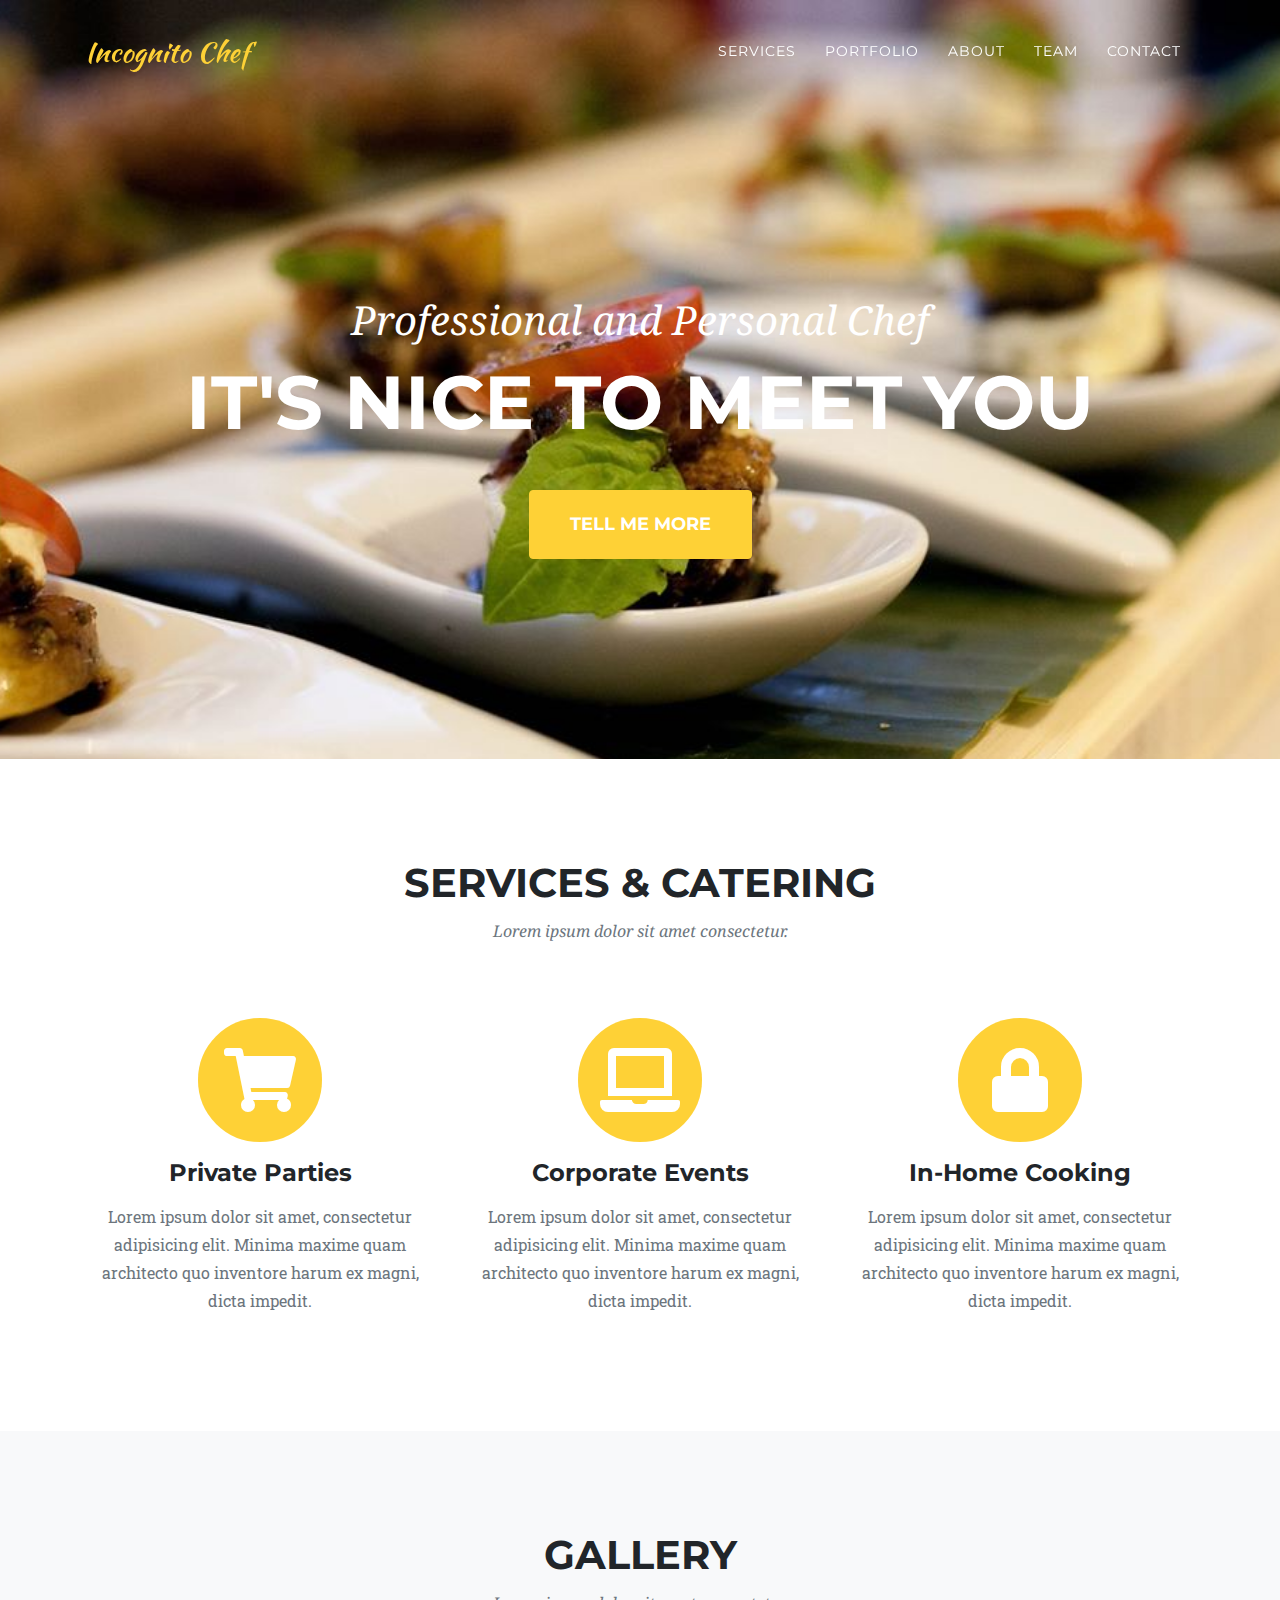
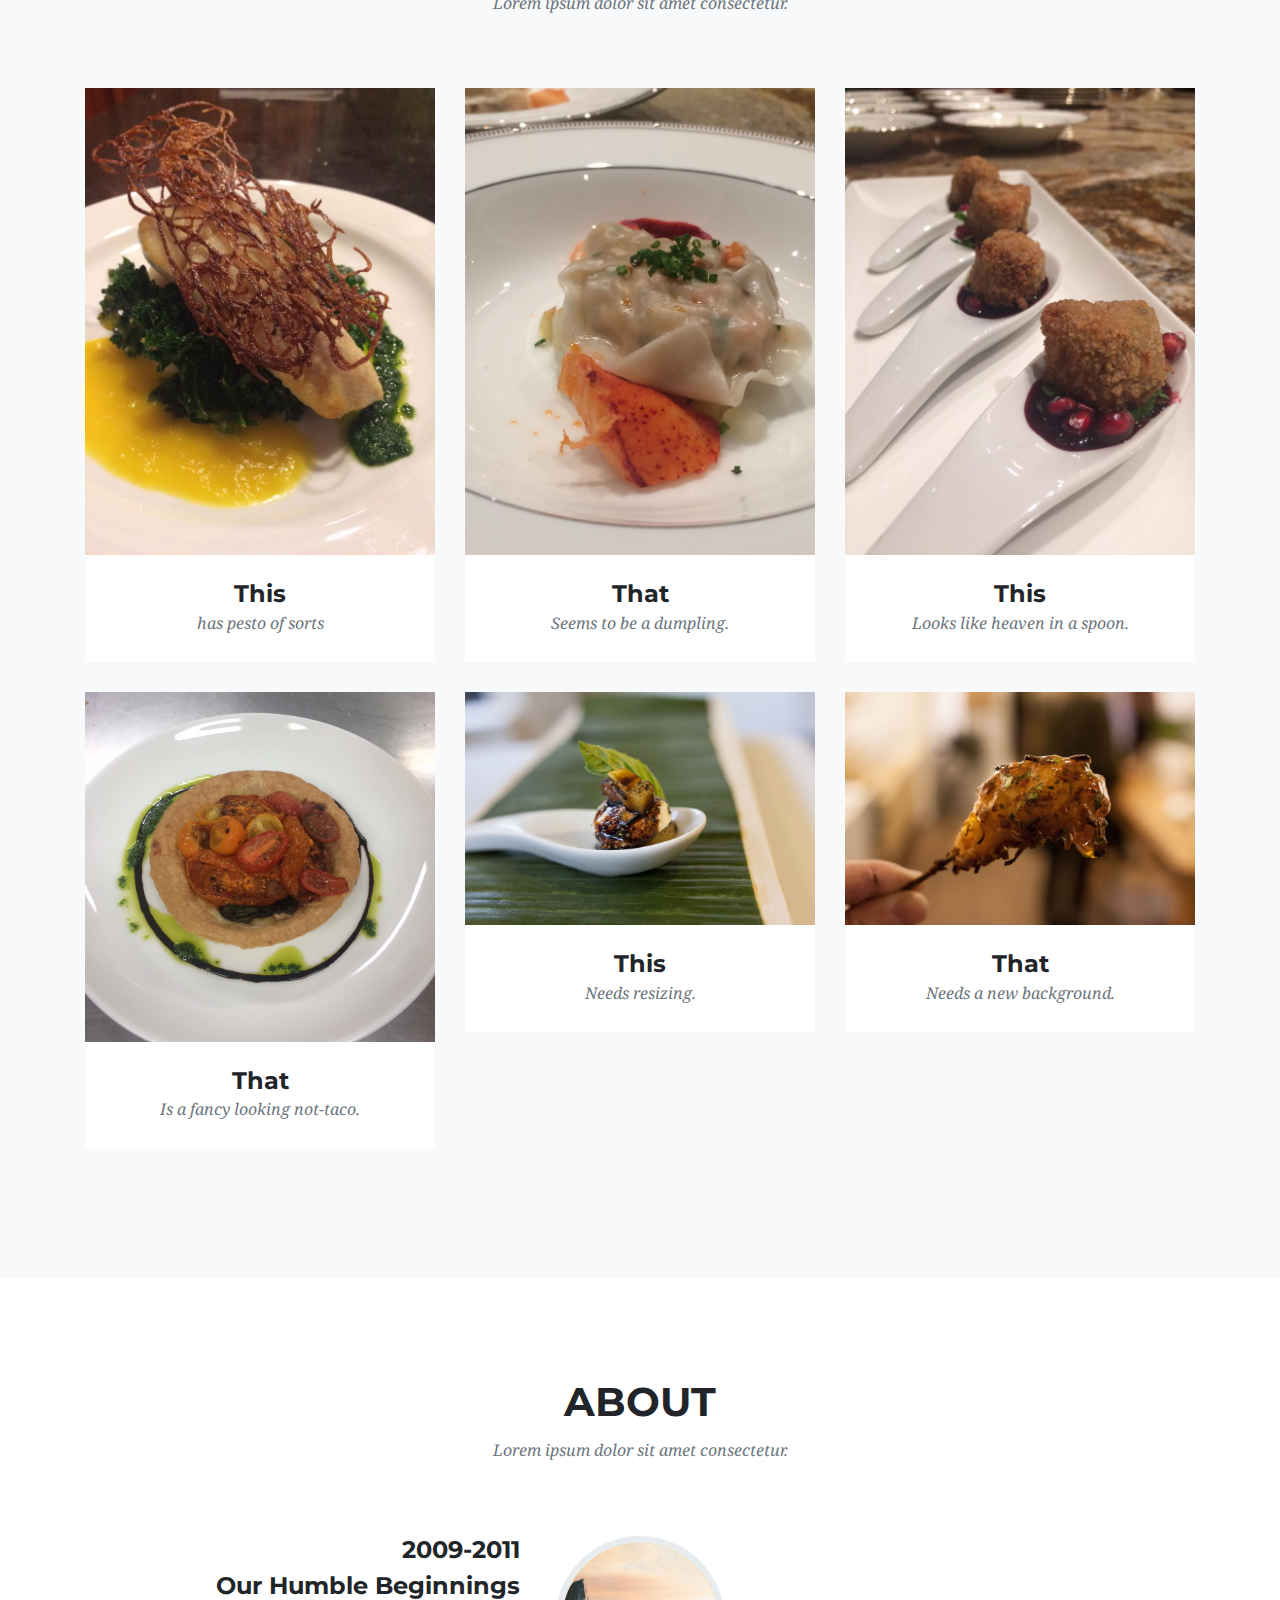
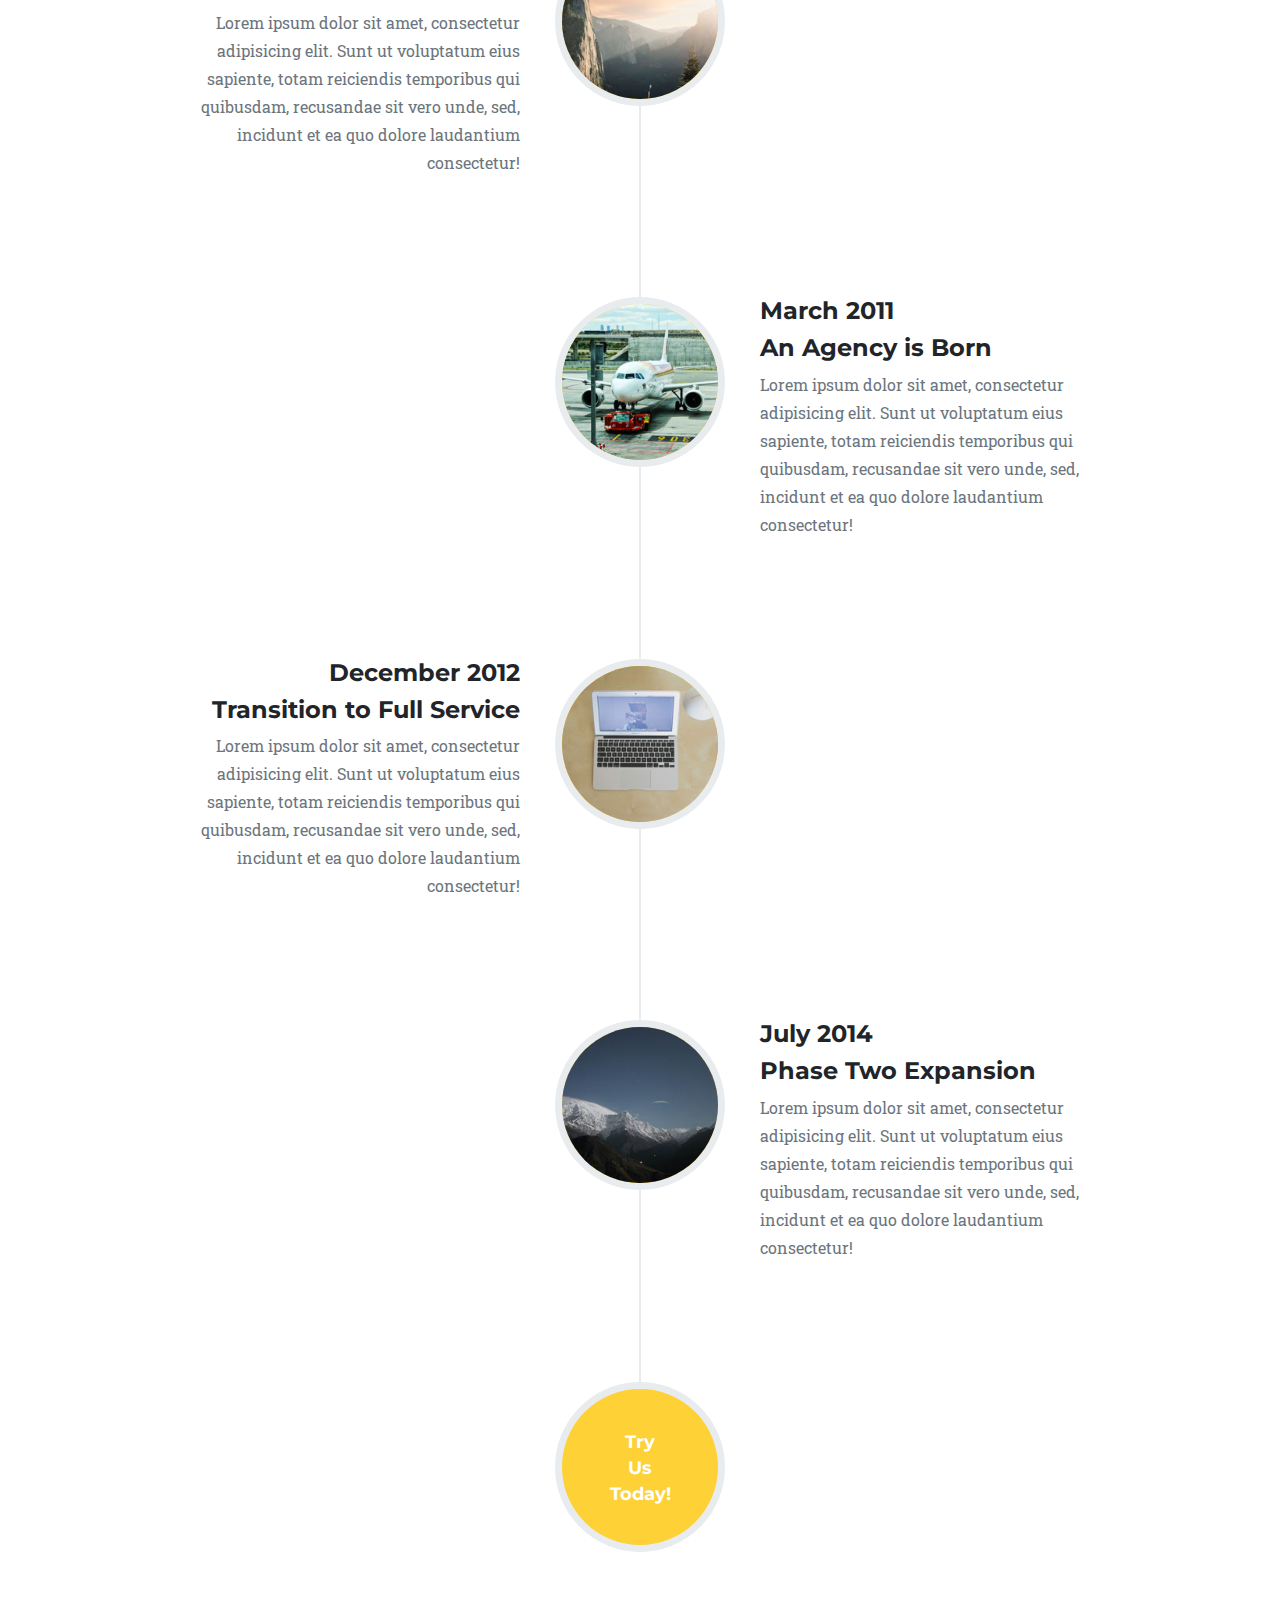
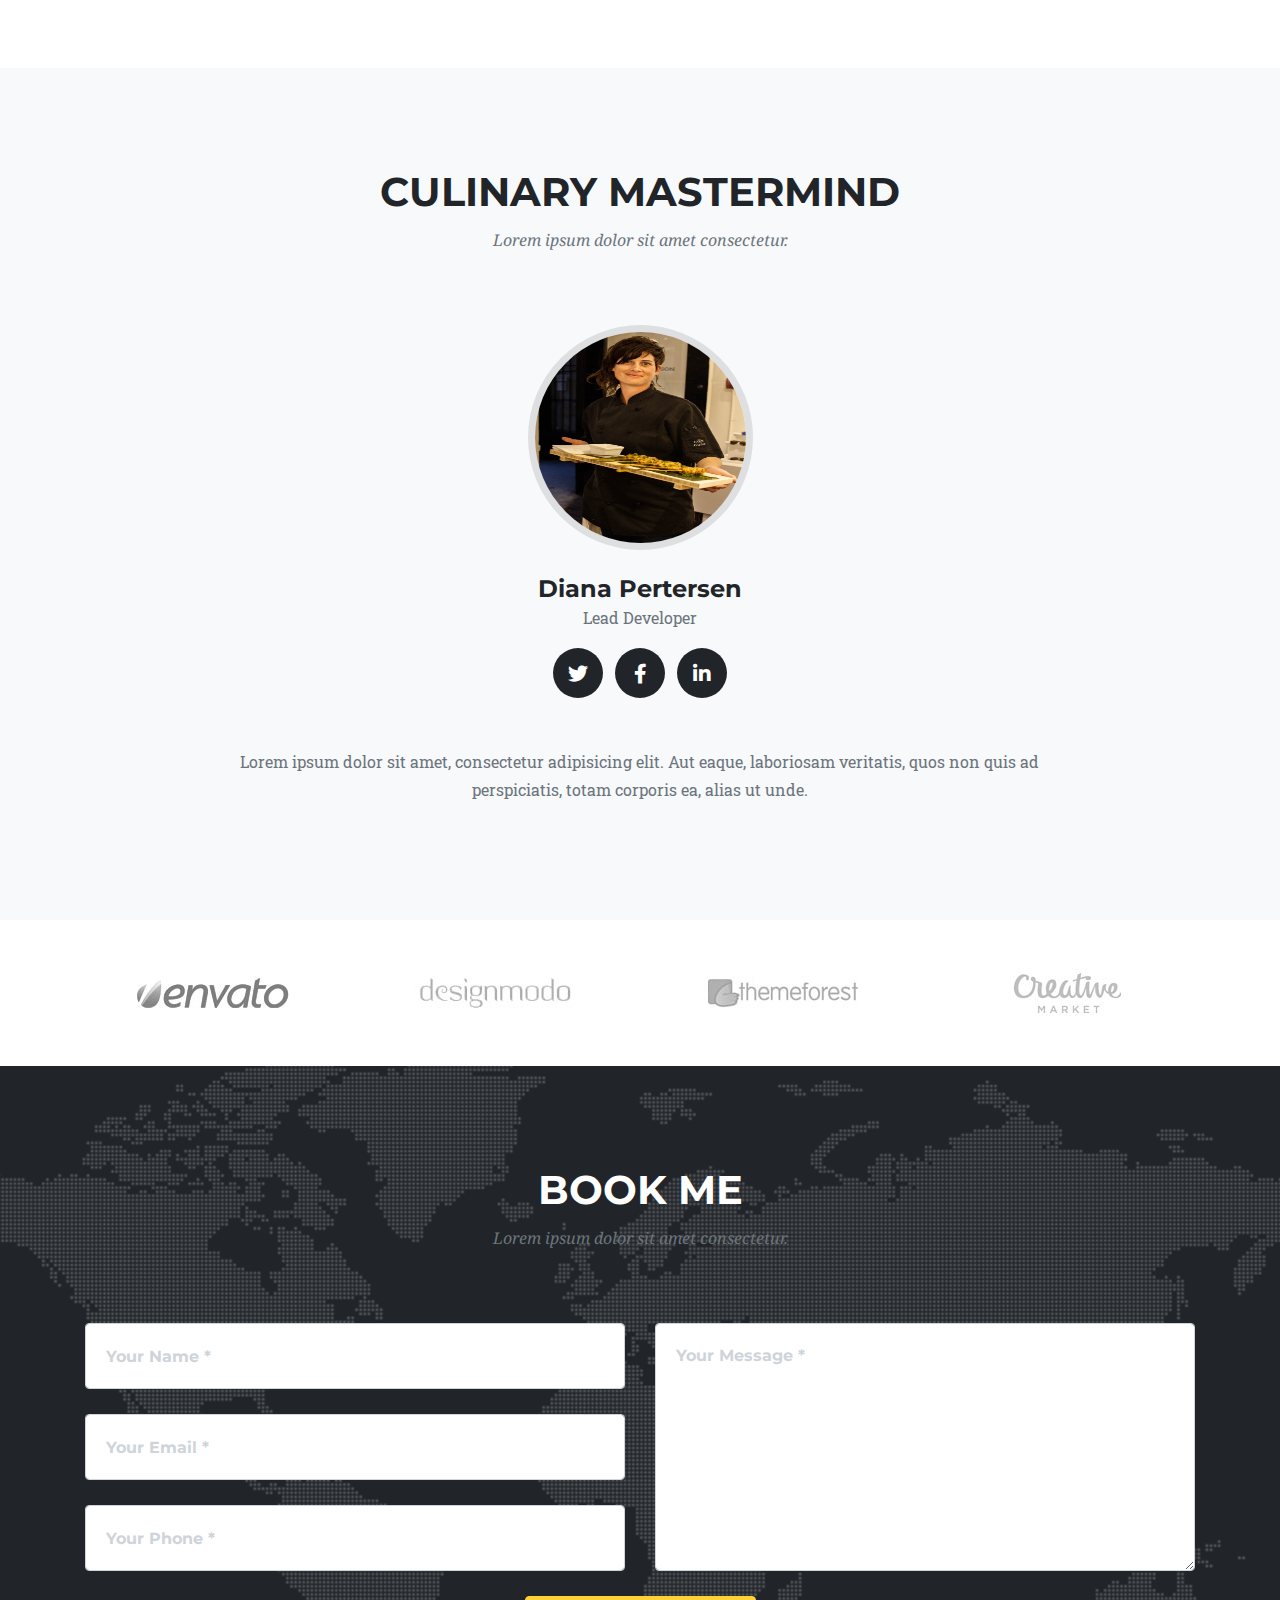
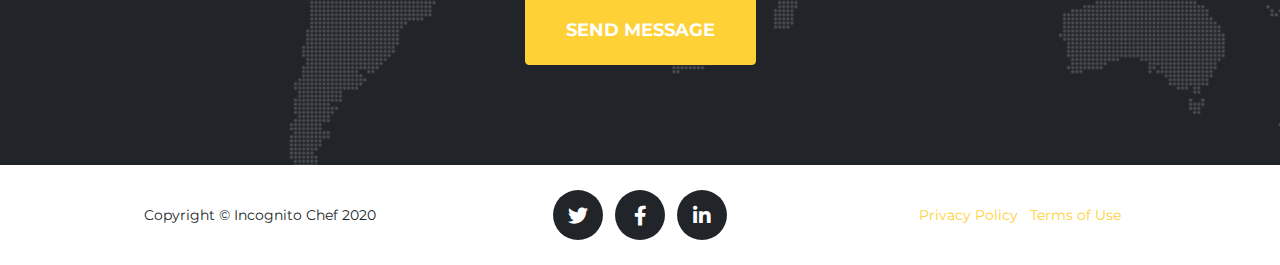
==== index.html @ 05e0c5b9 "initial" ====
<!DOCTYPE html>
<html lang="en">

<head>

  <meta charset="utf-8">
  <meta name="viewport" content="width=device-width, initial-scale=1, shrink-to-fit=no">
  <meta name="description" content="">
  <meta name="author" content="">

  <title>Incognito Chef</title>

  <!-- Bootstrap core CSS -->
  <link href="vendor/bootstrap/css/bootstrap.min.css" rel="stylesheet">

  <!-- Custom fonts for this template -->
  <link href="vendor/fontawesome-free/css/all.min.css" rel="stylesheet" type="text/css">
  <link href="https://fonts.googleapis.com/css?family=Montserrat:400,700" rel="stylesheet" type="text/css">
  <link href='https://fonts.googleapis.com/css?family=Kaushan+Script' rel='stylesheet' type='text/css'>
  <link href='https://fonts.googleapis.com/css?family=Droid+Serif:400,700,400italic,700italic' rel='stylesheet' type='text/css'>
  <link href='https://fonts.googleapis.com/css?family=Roboto+Slab:400,100,300,700' rel='stylesheet' type='text/css'>

  <!-- Custom styles for this template -->
  <link href="css/agency.min.css" rel="stylesheet">

</head>

<body id="page-top">

  <!-- Navigation -->
  <nav class="navbar navbar-expand-lg navbar-dark fixed-top" id="mainNav">
    <div class="container">
      <a class="navbar-brand js-scroll-trigger" href="#page-top">Incognito Chef</a>
      <button class="navbar-toggler navbar-toggler-right" type="button" data-toggle="collapse" data-target="#navbarResponsive" aria-controls="navbarResponsive" aria-expanded="false" aria-label="Toggle navigation">
        Menu
        <i class="fas fa-bars"></i>
      </button>
      <div class="collapse navbar-collapse" id="navbarResponsive">
        <ul class="navbar-nav text-uppercase ml-auto">
          <li class="nav-item">
            <a class="nav-link js-scroll-trigger" href="#services">Services</a>
          </li>
          <li class="nav-item">
            <a class="nav-link js-scroll-trigger" href="#portfolio">Portfolio</a>
          </li>
          <li class="nav-item">
            <a class="nav-link js-scroll-trigger" href="#about">About</a>
          </li>
          <li class="nav-item">
            <a class="nav-link js-scroll-trigger" href="#team">Team</a>
          </li>
          <li class="nav-item">
            <a class="nav-link js-scroll-trigger" href="#contact">Contact</a>
          </li>
        </ul>
      </div>
    </div>
  </nav>

  <!-- Header -->
  <header class="masthead">
    <div class="container">
      <div class="intro-text">
        <div class="intro-lead-in">Professional and Personal Chef</div>
        <div class="intro-heading text-uppercase">It's Nice To Meet You</div>
        <a class="btn btn-primary btn-xl text-uppercase js-scroll-trigger" href="#services">Tell Me More</a>
      </div>
    </div>
  </header>

  <!-- Services -->
  <section class="page-section" id="services">
    <div class="container">
      <div class="row">
        <div class="col-lg-12 text-center">
          <h2 class="section-heading text-uppercase">Services & Catering</h2>
          <h3 class="section-subheading text-muted">Lorem ipsum dolor sit amet consectetur.</h3>
        </div>
      </div>
      <div class="row text-center">
        <div class="col-md-4">
          <span class="fa-stack fa-4x">
            <i class="fas fa-circle fa-stack-2x text-primary"></i>
            <i class="fas fa-shopping-cart fa-stack-1x fa-inverse"></i>
          </span>
          <h4 class="service-heading">Private Parties</h4>
          <p class="text-muted">Lorem ipsum dolor sit amet, consectetur adipisicing elit. Minima maxime quam architecto quo inventore harum ex magni, dicta impedit.</p>
        </div>
        <div class="col-md-4">
          <span class="fa-stack fa-4x">
            <i class="fas fa-circle fa-stack-2x text-primary"></i>
            <i class="fas fa-laptop fa-stack-1x fa-inverse"></i>
          </span>
          <h4 class="service-heading">Corporate Events</h4>
          <p class="text-muted">Lorem ipsum dolor sit amet, consectetur adipisicing elit. Minima maxime quam architecto quo inventore harum ex magni, dicta impedit.</p>
        </div>
        <div class="col-md-4">
          <span class="fa-stack fa-4x">
            <i class="fas fa-circle fa-stack-2x text-primary"></i>
            <i class="fas fa-lock fa-stack-1x fa-inverse"></i>
          </span>
          <h4 class="service-heading">In-Home Cooking</h4>
          <p class="text-muted">Lorem ipsum dolor sit amet, consectetur adipisicing elit. Minima maxime quam architecto quo inventore harum ex magni, dicta impedit.</p>
        </div>
      </div>
    </div>
  </section>

  <!-- Portfolio Grid -->
  <section class="bg-light page-section" id="portfolio">
    <div class="container">
      <div class="row">
        <div class="col-lg-12 text-center">
          <h2 class="section-heading text-uppercase">Gallery</h2>
          <h3 class="section-subheading text-muted">Lorem ipsum dolor sit amet consectetur.</h3>
        </div>
      </div>
      <div class="row">
        <div class="col-md-4 col-sm-6 portfolio-item">
          <a class="portfolio-link" data-toggle="modal" href="#portfolioModal1">
            <div class="portfolio-hover">
              <div class="portfolio-hover-content">
                <i class="fas fa-plus fa-3x"></i>
              </div>
            </div>
            <img class="img-fluid" src="img/portfolio/food1.jpg" alt="">
          </a>
          <div class="portfolio-caption">
            <h4>This</h4>
            <p class="text-muted">has pesto of sorts</p>
          </div>
        </div>
        <div class="col-md-4 col-sm-6 portfolio-item">
          <a class="portfolio-link" data-toggle="modal" href="#portfolioModal2">
            <div class="portfolio-hover">
              <div class="portfolio-hover-content">
                <i class="fas fa-plus fa-3x"></i>
              </div>
            </div>
            <img class="img-fluid" src="img/portfolio/food2.jpg" alt="">
          </a>
          <div class="portfolio-caption">
            <h4>That</h4>
            <p class="text-muted">Seems to be a dumpling.</p>
          </div>
        </div>
        <div class="col-md-4 col-sm-6 portfolio-item">
          <a class="portfolio-link" data-toggle="modal" href="#portfolioModal3">
            <div class="portfolio-hover">
              <div class="portfolio-hover-content">
                <i class="fas fa-plus fa-3x"></i>
              </div>
            </div>
            <img class="img-fluid" src="img/portfolio/food3.jpg" alt="">
          </a>
          <div class="portfolio-caption">
            <h4>This</h4>
            <p class="text-muted">Looks like heaven in a spoon.</p>
          </div>
        </div>
        <div class="col-md-4 col-sm-6 portfolio-item">
          <a class="portfolio-link" data-toggle="modal" href="#portfolioModal4">
            <div class="portfolio-hover">
              <div class="portfolio-hover-content">
                <i class="fas fa-plus fa-3x"></i>
              </div>
            </div>
            <img class="img-fluid" src="img/portfolio/food4.jpg" alt="">
          </a>
          <div class="portfolio-caption">
            <h4>That</h4>
            <p class="text-muted">Is a fancy looking not-taco.</p>
          </div>
        </div>
        <div class="col-md-4 col-sm-6 portfolio-item">
          <a class="portfolio-link" data-toggle="modal" href="#portfolioModal5">
            <div class="portfolio-hover">
              <div class="portfolio-hover-content">
                <i class="fas fa-plus fa-3x"></i>
              </div>
            </div>
            <img class="img-fluid" src="img/portfolio/food5.jpg" alt="">
          </a>
          <div class="portfolio-caption">
            <h4>This</h4>
            <p class="text-muted">Needs resizing.</p>
          </div>
        </div>
        <div class="col-md-4 col-sm-6 portfolio-item">
          <a class="portfolio-link" data-toggle="modal" href="#portfolioModal6">
            <div class="portfolio-hover">
              <div class="portfolio-hover-content">
                <i class="fas fa-plus fa-3x"></i>
              </div>
            </div>
            <img class="img-fluid" src="img/portfolio/food6.jpg" alt="">
          </a>
          <div class="portfolio-caption">
            <h4>That</h4>
            <p class="text-muted">Needs a new background.</p>
          </div>
        </div>
      </div>
    </div>
  </section>

  <!-- About -->
  <section class="page-section" id="about">
    <div class="container">
      <div class="row">
        <div class="col-lg-12 text-center">
          <h2 class="section-heading text-uppercase">About</h2>
          <h3 class="section-subheading text-muted">Lorem ipsum dolor sit amet consectetur.</h3>
        </div>
      </div>
      <div class="row">
        <div class="col-lg-12">
          <ul class="timeline">
            <li>
              <div class="timeline-image">
                <img class="rounded-circle img-fluid" src="img/about/1.jpg" alt="">
              </div>
              <div class="timeline-panel">
                <div class="timeline-heading">
                  <h4>2009-2011</h4>
                  <h4 class="subheading">Our Humble Beginnings</h4>
                </div>
                <div class="timeline-body">
                  <p class="text-muted">Lorem ipsum dolor sit amet, consectetur adipisicing elit. Sunt ut voluptatum eius sapiente, totam reiciendis temporibus qui quibusdam, recusandae sit vero unde, sed, incidunt et ea quo dolore laudantium consectetur!</p>
                </div>
              </div>
            </li>
            <li class="timeline-inverted">
              <div class="timeline-image">
                <img class="rounded-circle img-fluid" src="img/about/2.jpg" alt="">
              </div>
              <div class="timeline-panel">
                <div class="timeline-heading">
                  <h4>March 2011</h4>
                  <h4 class="subheading">An Agency is Born</h4>
                </div>
                <div class="timeline-body">
                  <p class="text-muted">Lorem ipsum dolor sit amet, consectetur adipisicing elit. Sunt ut voluptatum eius sapiente, totam reiciendis temporibus qui quibusdam, recusandae sit vero unde, sed, incidunt et ea quo dolore laudantium consectetur!</p>
                </div>
              </div>
            </li>
            <li>
              <div class="timeline-image">
                <img class="rounded-circle img-fluid" src="img/about/3.jpg" alt="">
              </div>
              <div class="timeline-panel">
                <div class="timeline-heading">
                  <h4>December 2012</h4>
                  <h4 class="subheading">Transition to Full Service</h4>
                </div>
                <div class="timeline-body">
                  <p class="text-muted">Lorem ipsum dolor sit amet, consectetur adipisicing elit. Sunt ut voluptatum eius sapiente, totam reiciendis temporibus qui quibusdam, recusandae sit vero unde, sed, incidunt et ea quo dolore laudantium consectetur!</p>
                </div>
              </div>
            </li>
            <li class="timeline-inverted">
              <div class="timeline-image">
                <img class="rounded-circle img-fluid" src="img/about/4.jpg" alt="">
              </div>
              <div class="timeline-panel">
                <div class="timeline-heading">
                  <h4>July 2014</h4>
                  <h4 class="subheading">Phase Two Expansion</h4>
                </div>
                <div class="timeline-body">
                  <p class="text-muted">Lorem ipsum dolor sit amet, consectetur adipisicing elit. Sunt ut voluptatum eius sapiente, totam reiciendis temporibus qui quibusdam, recusandae sit vero unde, sed, incidunt et ea quo dolore laudantium consectetur!</p>
                </div>
              </div>
            </li>
            <li class="timeline-inverted">
              <div class="timeline-image">
                <h4>Try
                  <br>Us
                  <br>Today!</h4>
              </div>
            </li>
          </ul>
        </div>
      </div>
    </div>
  </section>

  <!-- Team -->
  <section class="bg-light page-section" id="team">
    <div class="container">
      <div class="row">
        <div class="col-lg-12 text-center">
          <h2 class="section-heading text-uppercase">Culinary Mastermind</h2>
          <h3 class="section-subheading text-muted">Lorem ipsum dolor sit amet consectetur.</h3>
        </div>
      </div>
      
        
          <div class="team-member">
            <img class="mx-auto rounded-circle" src="img/team/rebecca.jpg" alt="">
            <h4>Diana Pertersen</h4>
            <p class="text-muted">Lead Developer</p>
            <ul class="list-inline social-buttons">
              <li class="list-inline-item">
                <a href="#">
                  <i class="fab fa-twitter"></i>
                </a>
              </li>
              <li class="list-inline-item">
                <a href="#">
                  <i class="fab fa-facebook-f"></i>
                </a>
              </li>
              <li class="list-inline-item">
                <a href="#">
                  <i class="fab fa-linkedin-in"></i>
                </a>
              </li>
            </ul>
          </div>
        
      </div>
      <div class="row">
        <div class="col-lg-8 mx-auto text-center">
          <p class="large text-muted">Lorem ipsum dolor sit amet, consectetur adipisicing elit. Aut eaque, laboriosam veritatis, quos non quis ad perspiciatis, totam corporis ea, alias ut unde.</p>
        </div>
      </div>
    </div>
  </section>

  <!-- Awardss -->
  <section class="py-5">
    <div class="container">
      <div class="row">
        <div class="col-md-3 col-sm-6">
          <a href="#">
            <img class="img-fluid d-block mx-auto" src="img/logos/envato.jpg" alt="">
          </a>
        </div>
        <div class="col-md-3 col-sm-6">
          <a href="#">
            <img class="img-fluid d-block mx-auto" src="img/logos/designmodo.jpg" alt="">
          </a>
        </div>
        <div class="col-md-3 col-sm-6">
          <a href="#">
            <img class="img-fluid d-block mx-auto" src="img/logos/themeforest.jpg" alt="">
          </a>
        </div>
        <div class="col-md-3 col-sm-6">
          <a href="#">
            <img class="img-fluid d-block mx-auto" src="img/logos/creative-market.jpg" alt="">
          </a>
        </div>
      </div>
    </div>
  </section>

  <!-- Contact -->
  <section class="page-section" id="contact">
    <div class="container">
      <div class="row">
        <div class="col-lg-12 text-center">
          <h2 class="section-heading text-uppercase">Book Me</h2>
          <h3 class="section-subheading text-muted">Lorem ipsum dolor sit amet consectetur.</h3>
        </div>
      </div>
      <div class="row">
        <div class="col-lg-12">
          <form id="contactForm" name="sentMessage" novalidate="novalidate">
            <div class="row">
              <div class="col-md-6">
                <div class="form-group">
                  <input class="form-control" id="name" type="text" placeholder="Your Name *" required="required" data-validation-required-message="Please enter your name.">
                  <p class="help-block text-danger"></p>
                </div>
                <div class="form-group">
                  <input class="form-control" id="email" type="email" placeholder="Your Email *" required="required" data-validation-required-message="Please enter your email address.">
                  <p class="help-block text-danger"></p>
                </div>
                <div class="form-group">
                  <input class="form-control" id="phone" type="tel" placeholder="Your Phone *" required="required" data-validation-required-message="Please enter your phone number.">
                  <p class="help-block text-danger"></p>
                </div>
              </div>
              <div class="col-md-6">
                <div class="form-group">
                  <textarea class="form-control" id="message" placeholder="Your Message *" required="required" data-validation-required-message="Please enter a message."></textarea>
                  <p class="help-block text-danger"></p>
                </div>
              </div>
              <div class="clearfix"></div>
              <div class="col-lg-12 text-center">
                <div id="success"></div>
                <button id="sendMessageButton" class="btn btn-primary btn-xl text-uppercase" type="submit">Send Message</button>
              </div>
            </div>
          </form>
        </div>
      </div>
    </div>
  </section>

  <!-- Footer -->
  <footer class="footer">
    <div class="container">
      <div class="row align-items-center">
        <div class="col-md-4">
          <span class="copyright">Copyright &copy; Incognito Chef 2020</span>
        </div>
        <div class="col-md-4">
          <ul class="list-inline social-buttons">
            <li class="list-inline-item">
              <a href="#">
                <i class="fab fa-twitter"></i>
              </a>
            </li>
            <li class="list-inline-item">
              <a href="#">
                <i class="fab fa-facebook-f"></i>
              </a>
            </li>
            <li class="list-inline-item">
              <a href="#">
                <i class="fab fa-linkedin-in"></i>
              </a>
            </li>
          </ul>
        </div>
        <div class="col-md-4">
          <ul class="list-inline quicklinks">
            <li class="list-inline-item">
              <a href="#">Privacy Policy</a>
            </li>
            <li class="list-inline-item">
              <a href="#">Terms of Use</a>
            </li>
          </ul>
        </div>
      </div>
    </div>
  </footer>

  <!-- Portfolio Modals -->

  <!-- Modal 1 -->
  <div class="portfolio-modal modal fade" id="portfolioModal1" tabindex="-1" role="dialog" aria-hidden="true">
    <div class="modal-dialog">
      <div class="modal-content">
        <div class="close-modal" data-dismiss="modal">
          <div class="lr">
            <div class="rl"></div>
          </div>
        </div>
        <div class="container">
          <div class="row">
            <div class="col-lg-8 mx-auto">
              <div class="modal-body">
                <!-- Project Details Go Here -->
                <h2 class="text-uppercase">Project Name</h2>
                <p class="item-intro text-muted">Lorem ipsum dolor sit amet consectetur.</p>
                <img class="img-fluid d-block mx-auto" src="img/portfolio/01-full.jpg" alt="">
                <p>Use this area to describe your project. Lorem ipsum dolor sit amet, consectetur adipisicing elit. Est blanditiis dolorem culpa incidunt minus dignissimos deserunt repellat aperiam quasi sunt officia expedita beatae cupiditate, maiores repudiandae, nostrum, reiciendis facere nemo!</p>
                <ul class="list-inline">
                  <li>Date: January 2017</li>
                  <li>Client: Threads</li>
                  <li>Category: Illustration</li>
                </ul>
                <button class="btn btn-primary" data-dismiss="modal" type="button">
                  <i class="fas fa-times"></i>
                  Close Project</button>
              </div>
            </div>
          </div>
        </div>
      </div>
    </div>
  </div>

  <!-- Modal 2 -->
  <div class="portfolio-modal modal fade" id="portfolioModal2" tabindex="-1" role="dialog" aria-hidden="true">
    <div class="modal-dialog">
      <div class="modal-content">
        <div class="close-modal" data-dismiss="modal">
          <div class="lr">
            <div class="rl"></div>
          </div>
        </div>
        <div class="container">
          <div class="row">
            <div class="col-lg-8 mx-auto">
              <div class="modal-body">
                <!-- Project Details Go Here -->
                <h2 class="text-uppercase">Project Name</h2>
                <p class="item-intro text-muted">Lorem ipsum dolor sit amet consectetur.</p>
                <img class="img-fluid d-block mx-auto" src="img/portfolio/02-full.jpg" alt="">
                <p>Use this area to describe your project. Lorem ipsum dolor sit amet, consectetur adipisicing elit. Est blanditiis dolorem culpa incidunt minus dignissimos deserunt repellat aperiam quasi sunt officia expedita beatae cupiditate, maiores repudiandae, nostrum, reiciendis facere nemo!</p>
                <ul class="list-inline">
                  <li>Date: January 2017</li>
                  <li>Client: Explore</li>
                  <li>Category: Graphic Design</li>
                </ul>
                <button class="btn btn-primary" data-dismiss="modal" type="button">
                  <i class="fas fa-times"></i>
                  Close Project</button>
              </div>
            </div>
          </div>
        </div>
      </div>
    </div>
  </div>

  <!-- Modal 3 -->
  <div class="portfolio-modal modal fade" id="portfolioModal3" tabindex="-1" role="dialog" aria-hidden="true">
    <div class="modal-dialog">
      <div class="modal-content">
        <div class="close-modal" data-dismiss="modal">
          <div class="lr">
            <div class="rl"></div>
          </div>
        </div>
        <div class="container">
          <div class="row">
            <div class="col-lg-8 mx-auto">
              <div class="modal-body">
                <!-- Project Details Go Here -->
                <h2 class="text-uppercase">Project Name</h2>
                <p class="item-intro text-muted">Lorem ipsum dolor sit amet consectetur.</p>
                <img class="img-fluid d-block mx-auto" src="img/portfolio/03-full.jpg" alt="">
                <p>Use this area to describe your project. Lorem ipsum dolor sit amet, consectetur adipisicing elit. Est blanditiis dolorem culpa incidunt minus dignissimos deserunt repellat aperiam quasi sunt officia expedita beatae cupiditate, maiores repudiandae, nostrum, reiciendis facere nemo!</p>
                <ul class="list-inline">
                  <li>Date: January 2017</li>
                  <li>Client: Finish</li>
                  <li>Category: Identity</li>
                </ul>
                <button class="btn btn-primary" data-dismiss="modal" type="button">
                  <i class="fas fa-times"></i>
                  Close Project</button>
              </div>
            </div>
          </div>
        </div>
      </div>
    </div>
  </div>

  <!-- Modal 4 -->
  <div class="portfolio-modal modal fade" id="portfolioModal4" tabindex="-1" role="dialog" aria-hidden="true">
    <div class="modal-dialog">
      <div class="modal-content">
        <div class="close-modal" data-dismiss="modal">
          <div class="lr">
            <div class="rl"></div>
          </div>
        </div>
        <div class="container">
          <div class="row">
            <div class="col-lg-8 mx-auto">
              <div class="modal-body">
                <!-- Project Details Go Here -->
                <h2 class="text-uppercase">Project Name</h2>
                <p class="item-intro text-muted">Lorem ipsum dolor sit amet consectetur.</p>
                <img class="img-fluid d-block mx-auto" src="img/portfolio/04-full.jpg" alt="">
                <p>Use this area to describe your project. Lorem ipsum dolor sit amet, consectetur adipisicing elit. Est blanditiis dolorem culpa incidunt minus dignissimos deserunt repellat aperiam quasi sunt officia expedita beatae cupiditate, maiores repudiandae, nostrum, reiciendis facere nemo!</p>
                <ul class="list-inline">
                  <li>Date: January 2017</li>
                  <li>Client: Lines</li>
                  <li>Category: Branding</li>
                </ul>
                <button class="btn btn-primary" data-dismiss="modal" type="button">
                  <i class="fas fa-times"></i>
                  Close Project</button>
              </div>
            </div>
          </div>
        </div>
      </div>
    </div>
  </div>

  <!-- Modal 5 -->
  <div class="portfolio-modal modal fade" id="portfolioModal5" tabindex="-1" role="dialog" aria-hidden="true">
    <div class="modal-dialog">
      <div class="modal-content">
        <div class="close-modal" data-dismiss="modal">
          <div class="lr">
            <div class="rl"></div>
          </div>
        </div>
        <div class="container">
          <div class="row">
            <div class="col-lg-8 mx-auto">
              <div class="modal-body">
                <!-- Project Details Go Here -->
                <h2 class="text-uppercase">Project Name</h2>
                <p class="item-intro text-muted">Lorem ipsum dolor sit amet consectetur.</p>
                <img class="img-fluid d-block mx-auto" src="img/portfolio/05-full.jpg" alt="">
                <p>Use this area to describe your project. Lorem ipsum dolor sit amet, consectetur adipisicing elit. Est blanditiis dolorem culpa incidunt minus dignissimos deserunt repellat aperiam quasi sunt officia expedita beatae cupiditate, maiores repudiandae, nostrum, reiciendis facere nemo!</p>
                <ul class="list-inline">
                  <li>Date: January 2017</li>
                  <li>Client: Southwest</li>
                  <li>Category: Website Design</li>
                </ul>
                <button class="btn btn-primary" data-dismiss="modal" type="button">
                  <i class="fas fa-times"></i>
                  Close Project</button>
              </div>
            </div>
          </div>
        </div>
      </div>
    </div>
  </div>

  <!-- Modal 6 -->
  <div class="portfolio-modal modal fade" id="portfolioModal6" tabindex="-1" role="dialog" aria-hidden="true">
    <div class="modal-dialog">
      <div class="modal-content">
        <div class="close-modal" data-dismiss="modal">
          <div class="lr">
            <div class="rl"></div>
          </div>
        </div>
        <div class="container">
          <div class="row">
            <div class="col-lg-8 mx-auto">
              <div class="modal-body">
                <!-- Project Details Go Here -->
                <h2 class="text-uppercase">Project Name</h2>
                <p class="item-intro text-muted">Lorem ipsum dolor sit amet consectetur.</p>
                <img class="img-fluid d-block mx-auto" src="img/portfolio/06-full.jpg" alt="">
                <p>Use this area to describe your project. Lorem ipsum dolor sit amet, consectetur adipisicing elit. Est blanditiis dolorem culpa incidunt minus dignissimos deserunt repellat aperiam quasi sunt officia expedita beatae cupiditate, maiores repudiandae, nostrum, reiciendis facere nemo!</p>
                <ul class="list-inline">
                  <li>Date: January 2017</li>
                  <li>Client: Window</li>
                  <li>Category: Photography</li>
                </ul>
                <button class="btn btn-primary" data-dismiss="modal" type="button">
                  <i class="fas fa-times"></i>
                  Close Project</button>
              </div>
            </div>
          </div>
        </div>
      </div>
    </div>
  </div>

  <!-- Bootstrap core JavaScript -->
  <script src="vendor/jquery/jquery.min.js"></script>
  <script src="vendor/bootstrap/js/bootstrap.bundle.min.js"></script>

  <!-- Plugin JavaScript -->
  <script src="vendor/jquery-easing/jquery.easing.min.js"></script>

  <!-- Contact form JavaScript -->
  <script src="js/jqBootstrapValidation.js"></script>
  <script src="js/contact_me.js"></script>

  <!-- Custom scripts for this template -->
  <script src="js/agency.min.js"></script>

</body>

</html>
---- css/agency.min.css ----
/*!
 * Start Bootstrap - Agency v5.2.2 (https://startbootstrap.com/template-overviews/agency)
 * Copyright 2013-2019 Start Bootstrap
 * Licensed under MIT (https://github.com/BlackrockDigital/startbootstrap-agency/blob/master/LICENSE)
 */body{overflow-x:hidden;font-family:'Roboto Slab',-apple-system,BlinkMacSystemFont,'Segoe UI',Roboto,'Helvetica Neue',Arial,sans-serif,'Apple Color Emoji','Segoe UI Emoji','Segoe UI Symbol','Noto Color Emoji'}p{line-height:1.75}a{color:#fed136}a:hover{color:#fec503}.text-primary{color:#fed136!important}h1,h2,h3,h4,h5,h6{font-weight:700;font-family:Montserrat,-apple-system,BlinkMacSystemFont,'Segoe UI',Roboto,'Helvetica Neue',Arial,sans-serif,'Apple Color Emoji','Segoe UI Emoji','Segoe UI Symbol','Noto Color Emoji'}.page-section{padding:100px 0}.page-section h2.section-heading{font-size:40px;margin-top:0;margin-bottom:15px}.page-section h3.section-subheading{font-size:16px;font-weight:400;font-style:italic;margin-bottom:75px;text-transform:none;font-family:'Droid Serif',-apple-system,BlinkMacSystemFont,'Segoe UI',Roboto,'Helvetica Neue',Arial,sans-serif,'Apple Color Emoji','Segoe UI Emoji','Segoe UI Symbol','Noto Color Emoji'}@media (min-width:768px){section{padding:150px 0}}::-moz-selection{background:#fed136;text-shadow:none}::selection{background:#fed136;text-shadow:rgba(0, 0, 0, 0.95) 1px 2px;}img::-moz-selection{background:0 0}img::selection{background:0 0}img::-moz-selection{background:0 0}.btn{font-family:Montserrat,-apple-system,BlinkMacSystemFont,'Segoe UI',Roboto,'Helvetica Neue',Arial,sans-serif,'Apple Color Emoji','Segoe UI Emoji','Segoe UI Symbol','Noto Color Emoji';font-weight:700}.btn-xl{font-size:18px;padding:20px 40px}.btn-primary{background-color:#fed136;border-color:#fed136}.btn-primary:active,.btn-primary:focus,.btn-primary:hover{background-color:#fec810!important;border-color:#fec810!important;color:#fff}.btn-primary:active,.btn-primary:focus{box-shadow:0 0 0 .2rem rgba(254,209,55,.5)!important}#mainNav{background-color:#212529}#mainNav .navbar-toggler{font-size:12px;right:0;padding:13px;text-transform:uppercase;color:#fff;border:0;background-color:#fed136;font-family:Montserrat,-apple-system,BlinkMacSystemFont,'Segoe UI',Roboto,'Helvetica Neue',Arial,sans-serif,'Apple Color Emoji','Segoe UI Emoji','Segoe UI Symbol','Noto Color Emoji'}#mainNav .navbar-brand{color:#fed136;font-family:'Kaushan Script',-apple-system,BlinkMacSystemFont,'Segoe UI',Roboto,'Helvetica Neue',Arial,sans-serif,'Apple Color Emoji','Segoe UI Emoji','Segoe UI Symbol','Noto Color Emoji'}#mainNav .navbar-brand.active,#mainNav .navbar-brand:active,#mainNav .navbar-brand:focus,#mainNav .navbar-brand:hover{color:#fec503}#mainNav .navbar-nav .nav-item .nav-link{font-size:90%;font-weight:400;padding:.75em 0;letter-spacing:1px;color:#fff;font-family:Montserrat,-apple-system,BlinkMacSystemFont,'Segoe UI',Roboto,'Helvetica Neue',Arial,sans-serif,'Apple Color Emoji','Segoe UI Emoji','Segoe UI Symbol','Noto Color Emoji'}#mainNav .navbar-nav .nav-item .nav-link.active,#mainNav .navbar-nav .nav-item .nav-link:hover{color:#fed136}@media (min-width:992px){#mainNav{padding-top:25px;padding-bottom:25px;transition:padding-top .3s,padding-bottom .3s;border:none;background-color:transparent}#mainNav .navbar-brand{font-size:1.75em;transition:all .3s}#mainNav .navbar-nav .nav-item .nav-link{padding:1.1em 1em!important}#mainNav.navbar-shrink{padding-top:0;padding-bottom:0;background-color:#212529}#mainNav.navbar-shrink .navbar-brand{font-size:1.25em;padding:12px 0}}header.masthead{text-align:center;color:#fff;background-image:url(../img/header-bg.jpg);background-repeat:no-repeat;background-attachment:fixed;background-position:center center;background-size:cover}header.masthead .intro-text{padding-top:150px;padding-bottom:100px}header.masthead .intro-text .intro-lead-in{font-size:22px;font-style:italic;line-height:22px;margin-bottom:25px;font-family:'Droid Serif',-apple-system,BlinkMacSystemFont,'Segoe UI',Roboto,'Helvetica Neue',Arial,sans-serif,'Apple Color Emoji','Segoe UI Emoji','Segoe UI Symbol','Noto Color Emoji'}header.masthead .intro-text .intro-heading{font-size:50px;font-weight:700;line-height:50px;margin-bottom:25px;font-family:Montserrat,-apple-system,BlinkMacSystemFont,'Segoe UI',Roboto,'Helvetica Neue',Arial,sans-serif,'Apple Color Emoji','Segoe UI Emoji','Segoe UI Symbol','Noto Color Emoji'}@media (min-width:768px){header.masthead .intro-text{padding-top:300px;padding-bottom:200px}header.masthead .intro-text .intro-lead-in{font-size:40px;font-style:italic;line-height:40px;margin-bottom:25px;font-family:'Droid Serif',-apple-system,BlinkMacSystemFont,'Segoe UI',Roboto,'Helvetica Neue',Arial,sans-serif,'Apple Color Emoji','Segoe UI Emoji','Segoe UI Symbol','Noto Color Emoji'}header.masthead .intro-text .intro-heading{font-size:75px;font-weight:700;line-height:75px;margin-bottom:50px;font-family:Montserrat,-apple-system,BlinkMacSystemFont,'Segoe UI',Roboto,'Helvetica Neue',Arial,sans-serif,'Apple Color Emoji','Segoe UI Emoji','Segoe UI Symbol','Noto Color Emoji'}}.service-heading{margin:15px 0;text-transform:none}#portfolio .portfolio-item{right:0;margin:0 0 15px}#portfolio .portfolio-item .portfolio-link{position:relative;display:block;max-width:400px;margin:0 auto;cursor:pointer}#portfolio .portfolio-item .portfolio-link .portfolio-hover{position:absolute;width:100%;height:100%;transition:all ease .5s;opacity:0;background:rgba(254,209,54,.9)}#portfolio .portfolio-item .portfolio-link .portfolio-hover:hover{opacity:1}#portfolio .portfolio-item .portfolio-link .portfolio-hover .portfolio-hover-content{font-size:20px;position:absolute;top:50%;width:100%;height:20px;margin-top:-12px;text-align:center;color:#fff}#portfolio .portfolio-item .portfolio-link .portfolio-hover .portfolio-hover-content i{margin-top:-12px}#portfolio .portfolio-item .portfolio-link .portfolio-hover .portfolio-hover-content h3,#portfolio .portfolio-item .portfolio-link .portfolio-hover .portfolio-hover-content h4{margin:0}#portfolio .portfolio-item .portfolio-caption{max-width:400px;margin:0 auto;padding:25px;text-align:center;background-color:#fff}#portfolio .portfolio-item .portfolio-caption h4{margin:0;text-transform:none}#portfolio .portfolio-item .portfolio-caption p{font-size:16px;font-style:italic;margin:0;font-family:'Droid Serif',-apple-system,BlinkMacSystemFont,'Segoe UI',Roboto,'Helvetica Neue',Arial,sans-serif,'Apple Color Emoji','Segoe UI Emoji','Segoe UI Symbol','Noto Color Emoji'}#portfolio *{z-index:2}@media (min-width:767px){#portfolio .portfolio-item{margin:0 0 30px}}.portfolio-modal .modal-dialog{margin:1rem;max-width:100vw}.portfolio-modal .modal-content{padding:100px 0;text-align:center}.portfolio-modal .modal-content h2{font-size:3em;margin-bottom:15px}.portfolio-modal .modal-content p{margin-bottom:30px}.portfolio-modal .modal-content p.item-intro{font-size:16px;font-style:italic;margin:20px 0 30px;font-family:'Droid Serif',-apple-system,BlinkMacSystemFont,'Segoe UI',Roboto,'Helvetica Neue',Arial,sans-serif,'Apple Color Emoji','Segoe UI Emoji','Segoe UI Symbol','Noto Color Emoji'}.portfolio-modal .modal-content ul.list-inline{margin-top:0;margin-bottom:30px}.portfolio-modal .modal-content img{margin-bottom:30px}.portfolio-modal .modal-content button{cursor:pointer}.portfolio-modal .close-modal{position:absolute;top:25px;right:25px;width:75px;height:75px;cursor:pointer;background-color:transparent}.portfolio-modal .close-modal:hover{opacity:.3}.portfolio-modal .close-modal .lr{z-index:1051;width:1px;height:75px;margin-left:35px;transform:rotate(45deg);background-color:#212529}.portfolio-modal .close-modal .lr .rl{z-index:1052;width:1px;height:75px;transform:rotate(90deg);background-color:#212529}.timeline{position:relative;padding:0;list-style:none}.timeline:before{position:absolute;top:0;bottom:0;left:40px;width:2px;margin-left:-1.5px;content:'';background-color:#e9ecef}.timeline>li{position:relative;min-height:50px;margin-bottom:50px}.timeline>li:after,.timeline>li:before{display:table;content:' '}.timeline>li:after{clear:both}.timeline>li .timeline-panel{position:relative;float:right;width:100%;padding:0 20px 0 100px;text-align:left}.timeline>li .timeline-panel:before{right:auto;left:-15px;border-right-width:15px;border-left-width:0}.timeline>li .timeline-panel:after{right:auto;left:-14px;border-right-width:14px;border-left-width:0}.timeline>li .timeline-image{position:absolute;z-index:100;left:0;width:80px;height:80px;margin-left:0;text-align:center;color:#fff;border:7px solid #e9ecef;border-radius:100%;background-color:#fed136}.timeline>li .timeline-image h4{font-size:10px;line-height:14px;margin-top:12px}.timeline>li.timeline-inverted>.timeline-panel{float:right;padding:0 20px 0 100px;text-align:left}.timeline>li.timeline-inverted>.timeline-panel:before{right:auto;left:-15px;border-right-width:15px;border-left-width:0}.timeline>li.timeline-inverted>.timeline-panel:after{right:auto;left:-14px;border-right-width:14px;border-left-width:0}.timeline>li:last-child{margin-bottom:0}.timeline .timeline-heading h4{margin-top:0;color:inherit}.timeline .timeline-heading h4.subheading{text-transform:none}.timeline .timeline-body>p,.timeline .timeline-body>ul{margin-bottom:0}@media (min-width:768px){.timeline:before{left:50%}.timeline>li{min-height:100px;margin-bottom:100px}.timeline>li .timeline-panel{float:left;width:41%;padding:0 20px 20px 30px;text-align:right}.timeline>li .timeline-image{left:50%;width:100px;height:100px;margin-left:-50px}.timeline>li .timeline-image h4{font-size:13px;line-height:18px;margin-top:16px}.timeline>li.timeline-inverted>.timeline-panel{float:right;padding:0 30px 20px 20px;text-align:left}}@media (min-width:992px){.timeline>li{min-height:150px}.timeline>li .timeline-panel{padding:0 20px 20px}.timeline>li .timeline-image{width:150px;height:150px;margin-left:-75px}.timeline>li .timeline-image h4{font-size:18px;line-height:26px;margin-top:30px}.timeline>li.timeline-inverted>.timeline-panel{padding:0 20px 20px}}@media (min-width:1200px){.timeline>li{min-height:170px}.timeline>li .timeline-panel{padding:0 20px 20px 100px}.timeline>li .timeline-image{width:170px;height:170px;margin-left:-85px}.timeline>li .timeline-image h4{margin-top:40px}.timeline>li.timeline-inverted>.timeline-panel{padding:0 100px 20px 20px}}.team-member{margin-bottom:50px;text-align:center}.team-member img{width:225px;height:225px;border:7px solid rgba(0,0,0,.1)}.team-member h4{margin-top:25px;margin-bottom:0;text-transform:none}.team-member p{margin-top:0}section#contact{background-color:#212529;background-image:url(../img/map-image.png);background-repeat:no-repeat;background-position:center}section#contact .section-heading{color:#fff}section#contact .form-group{margin-bottom:25px}section#contact .form-group input,section#contact .form-group textarea{padding:20px}section#contact .form-group input.form-control{height:auto}section#contact .form-group textarea.form-control{height:248px}section#contact .form-control:focus{border-color:#fed136;box-shadow:none}section#contact ::-webkit-input-placeholder{font-weight:700;color:#ced4da;font-family:Montserrat,-apple-system,BlinkMacSystemFont,'Segoe UI',Roboto,'Helvetica Neue',Arial,sans-serif,'Apple Color Emoji','Segoe UI Emoji','Segoe UI Symbol','Noto Color Emoji'}section#contact :-moz-placeholder{font-weight:700;color:#ced4da;font-family:Montserrat,-apple-system,BlinkMacSystemFont,'Segoe UI',Roboto,'Helvetica Neue',Arial,sans-serif,'Apple Color Emoji','Segoe UI Emoji','Segoe UI Symbol','Noto Color Emoji'}section#contact ::-moz-placeholder{font-weight:700;color:#ced4da;font-family:Montserrat,-apple-system,BlinkMacSystemFont,'Segoe UI',Roboto,'Helvetica Neue',Arial,sans-serif,'Apple Color Emoji','Segoe UI Emoji','Segoe UI Symbol','Noto Color Emoji'}section#contact :-ms-input-placeholder{font-weight:700;color:#ced4da;font-family:Montserrat,-apple-system,BlinkMacSystemFont,'Segoe UI',Roboto,'Helvetica Neue',Arial,sans-serif,'Apple Color Emoji','Segoe UI Emoji','Segoe UI Symbol','Noto Color Emoji'}.footer{padding:25px 0;text-align:center}.footer span.copyright{font-size:90%;line-height:40px;text-transform:none;font-family:Montserrat,-apple-system,BlinkMacSystemFont,'Segoe UI',Roboto,'Helvetica Neue',Arial,sans-serif,'Apple Color Emoji','Segoe UI Emoji','Segoe UI Symbol','Noto Color Emoji'}.footer ul.quicklinks{font-size:90%;line-height:40px;margin-bottom:0;text-transform:none;font-family:Montserrat,-apple-system,BlinkMacSystemFont,'Segoe UI',Roboto,'Helvetica Neue',Arial,sans-serif,'Apple Color Emoji','Segoe UI Emoji','Segoe UI Symbol','Noto Color Emoji'}ul.social-buttons{margin-bottom:0}ul.social-buttons li a{font-size:20px;line-height:50px;display:block;width:50px;height:50px;transition:all .3s;color:#fff;border-radius:100%;outline:0;background-color:#212529}ul.social-buttons li a:active,ul.social-buttons li a:focus,ul.social-buttons li a:hover{background-color:#fed136}
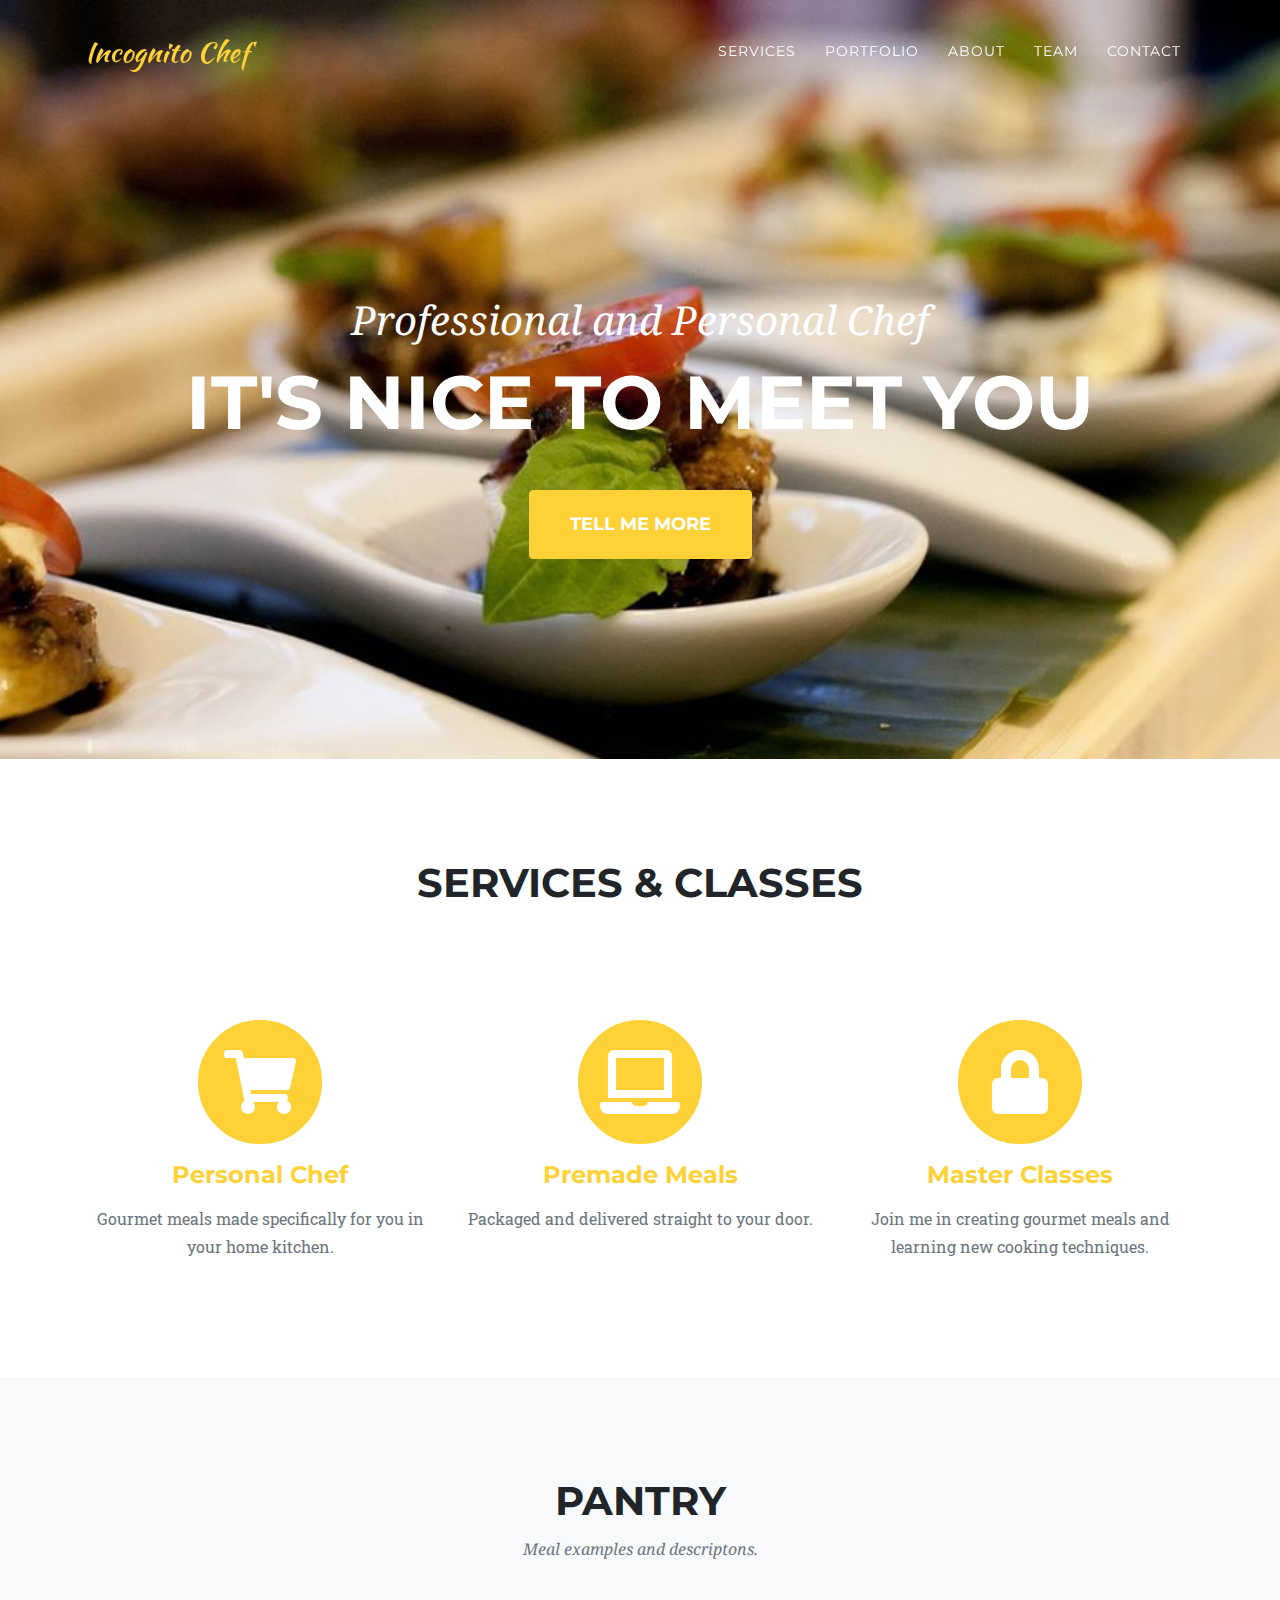
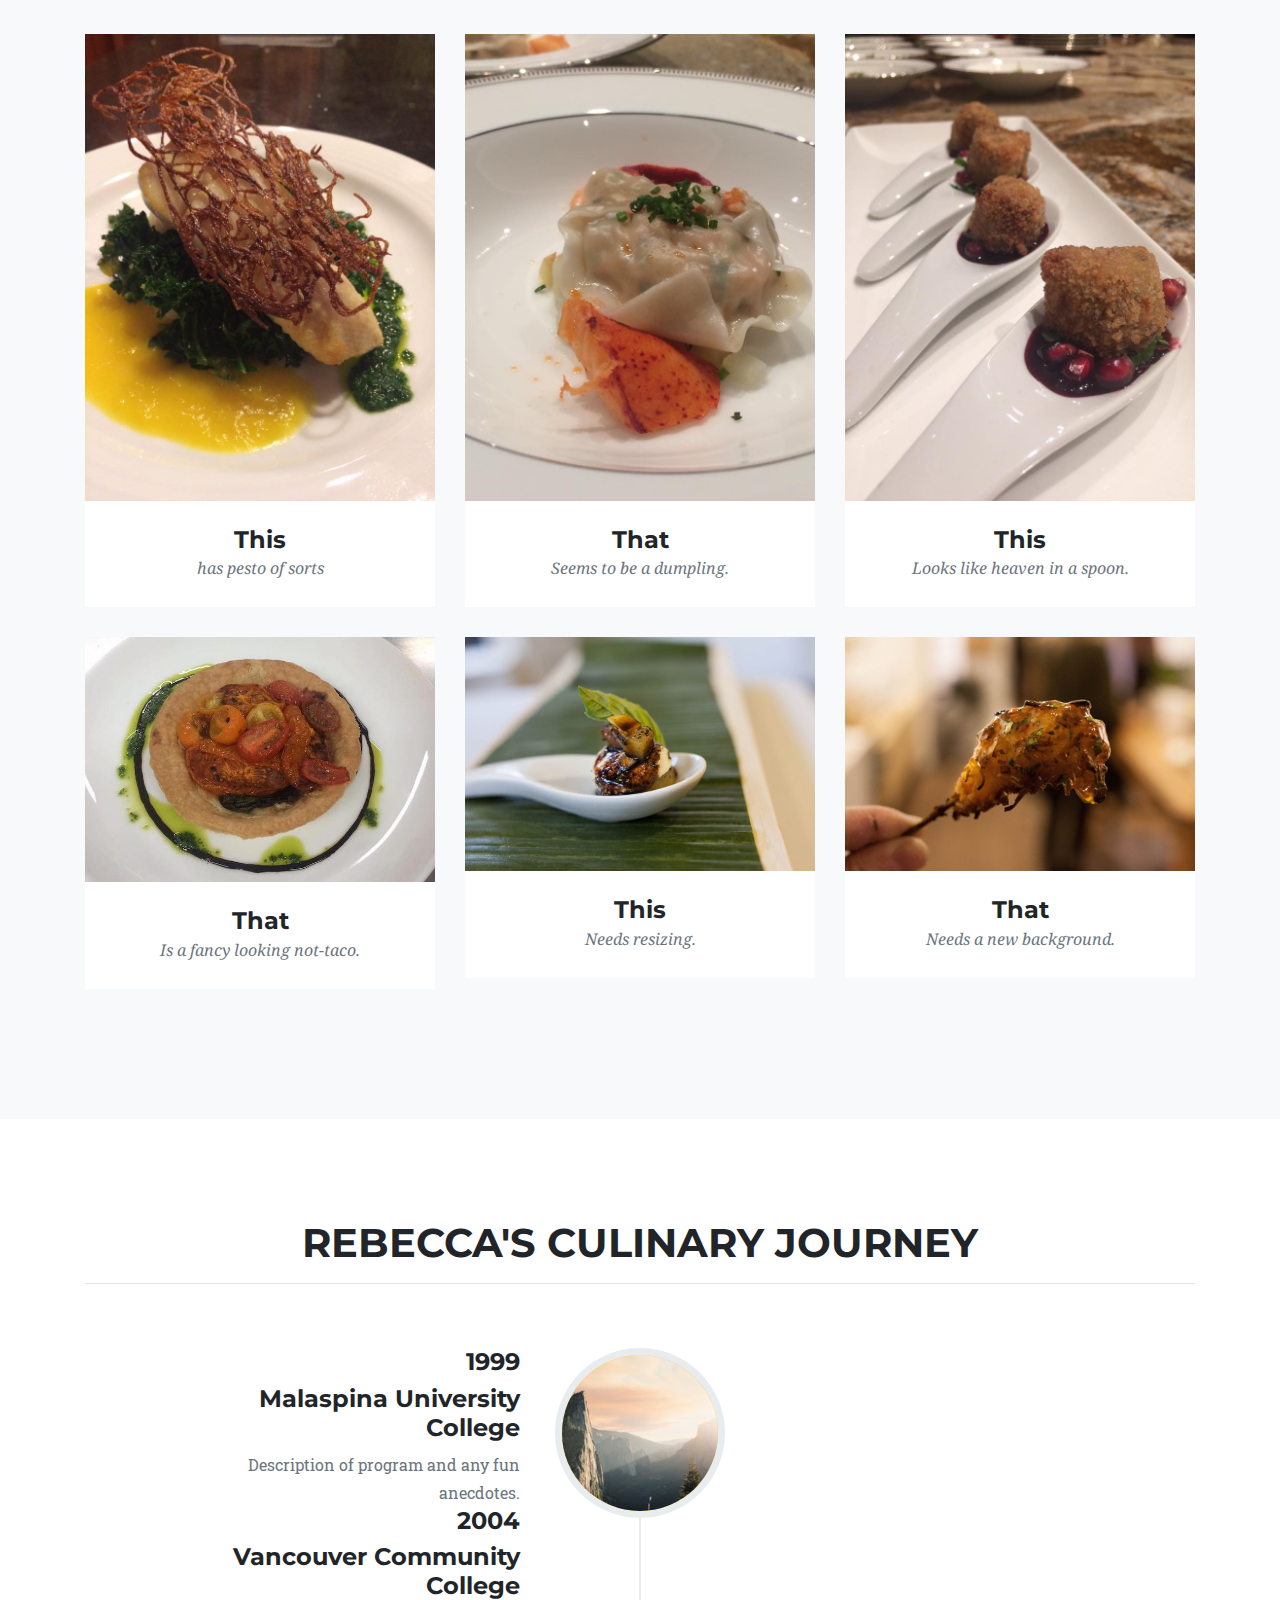
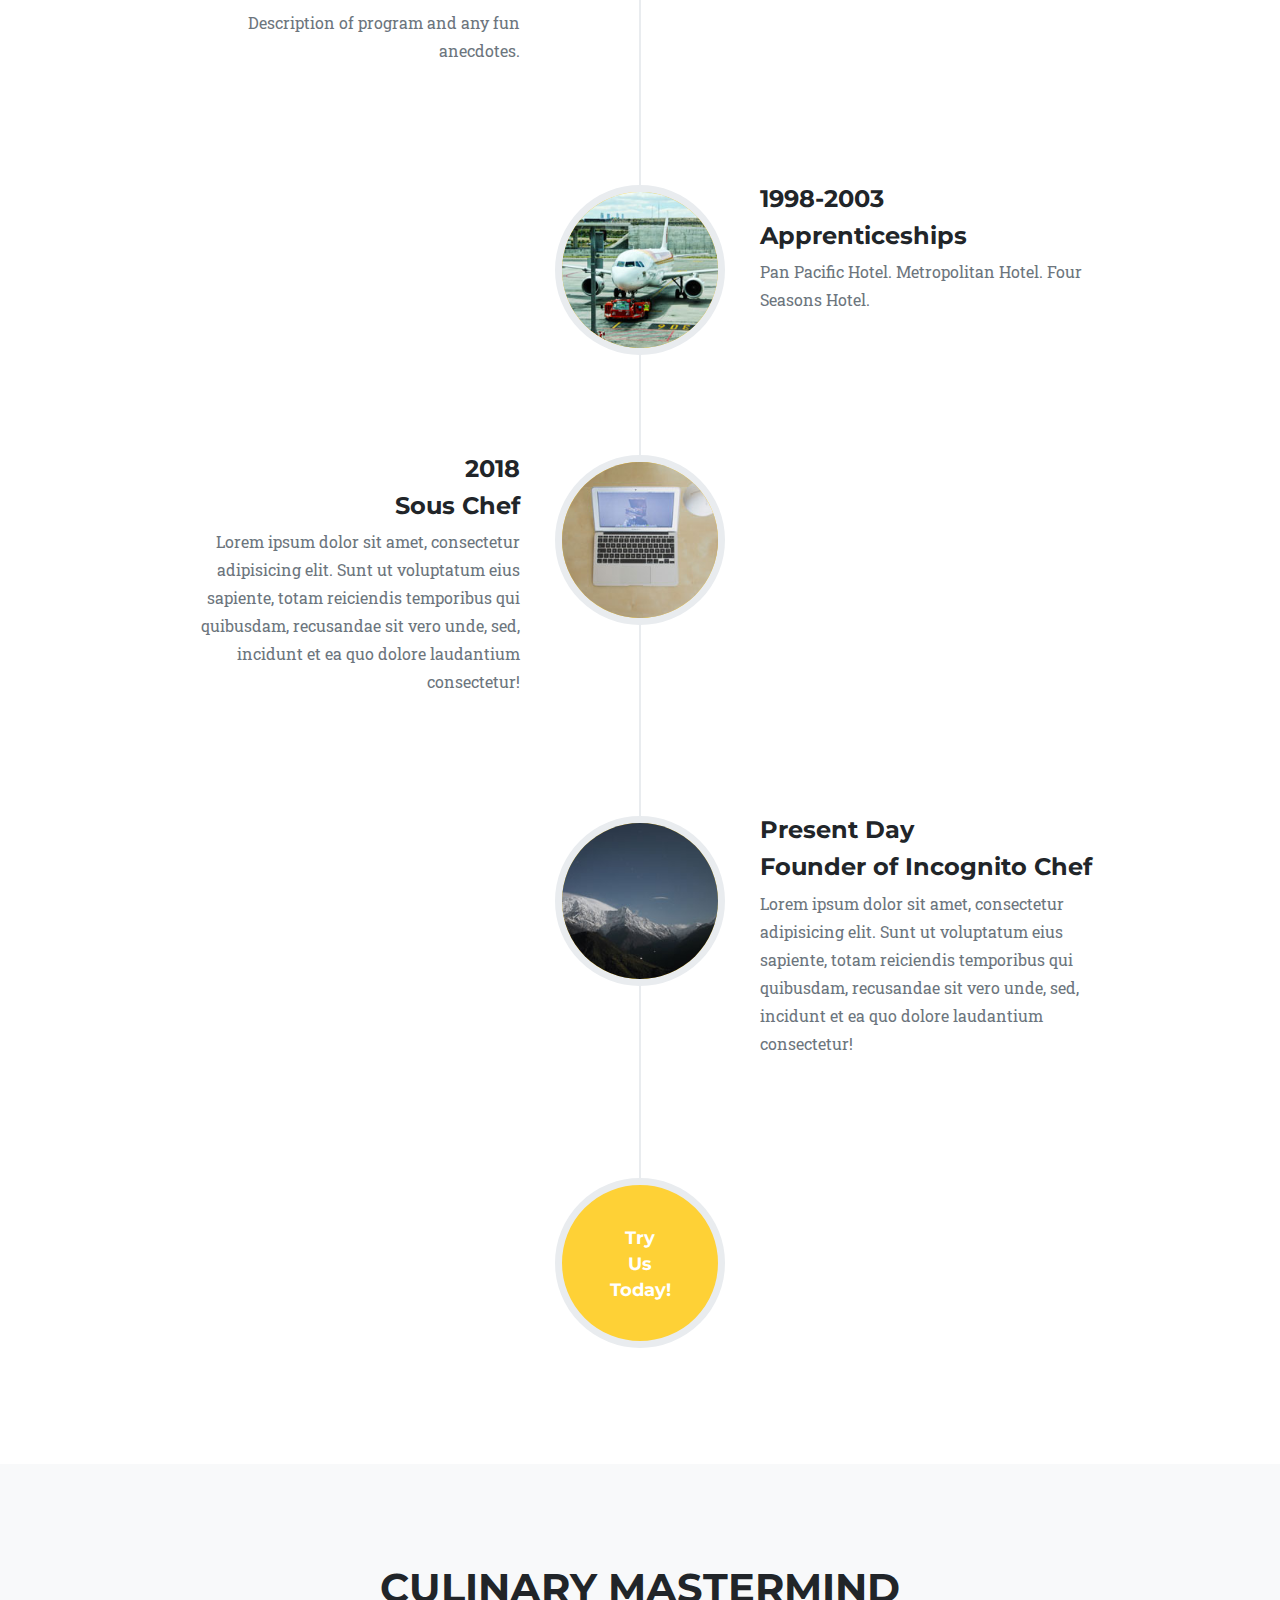
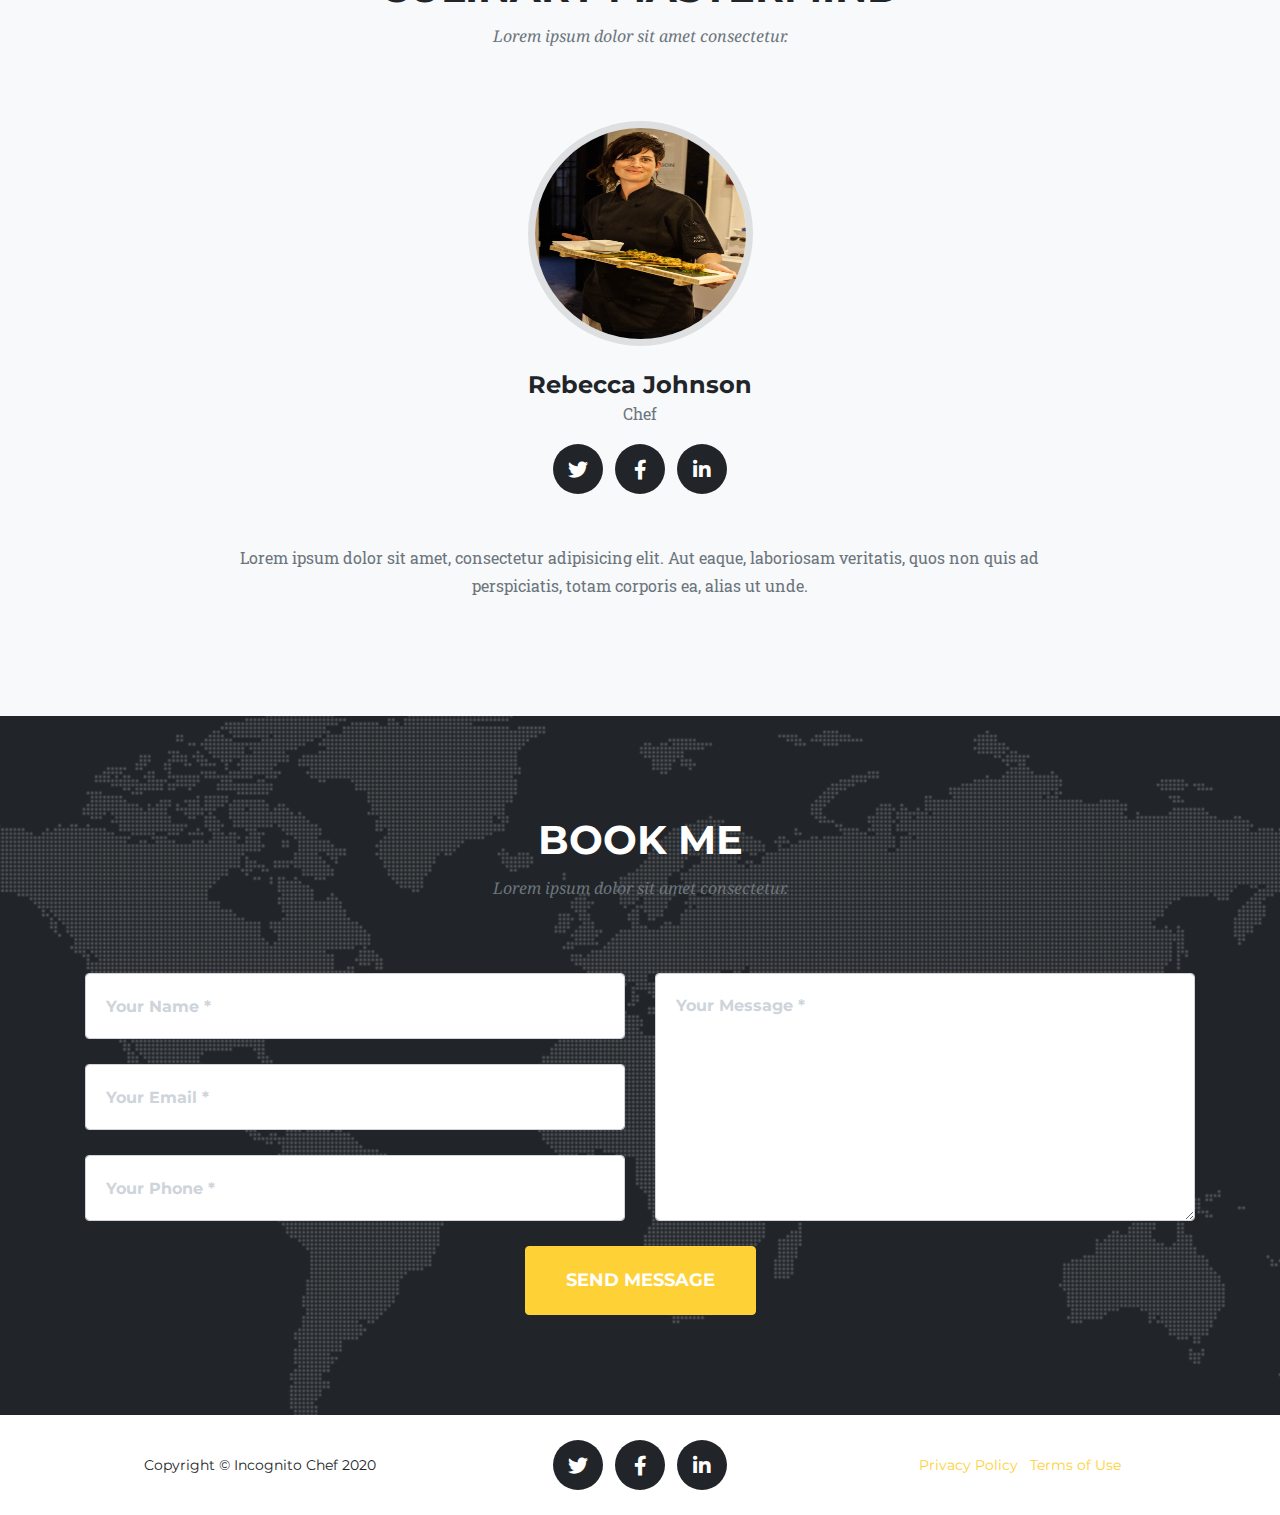
==== commit 990c3aaa: "3pages" ====
--- a/index.html
+++ b/index.html
@@ -73,34 +73,41 @@
     <div class="container">
       <div class="row">
         <div class="col-lg-12 text-center">
-          <h2 class="section-heading text-uppercase">Services & Catering</h2>
-          <h3 class="section-subheading text-muted">Lorem ipsum dolor sit amet consectetur.</h3>
+          <h2 class="section-heading text-uppercase">Services & Classes</h2>
+          <br /><br /><br /><br />
         </div>
       </div>
       <div class="row text-center">
+        <a href="personalchef.html">
         <div class="col-md-4">
           <span class="fa-stack fa-4x">
             <i class="fas fa-circle fa-stack-2x text-primary"></i>
             <i class="fas fa-shopping-cart fa-stack-1x fa-inverse"></i>
           </span>
-          <h4 class="service-heading">Private Parties</h4>
-          <p class="text-muted">Lorem ipsum dolor sit amet, consectetur adipisicing elit. Minima maxime quam architecto quo inventore harum ex magni, dicta impedit.</p>
-        </div>
+          
+          <h4 class="service-heading">Personal Chef</h4>
+          <p class="text-muted">Gourmet meals made specifically for you in your home kitchen.</p>
+            </a>
+        </div>
+        <a href="premade.html">
         <div class="col-md-4">
           <span class="fa-stack fa-4x">
             <i class="fas fa-circle fa-stack-2x text-primary"></i>
             <i class="fas fa-laptop fa-stack-1x fa-inverse"></i>
           </span>
-          <h4 class="service-heading">Corporate Events</h4>
-          <p class="text-muted">Lorem ipsum dolor sit amet, consectetur adipisicing elit. Minima maxime quam architecto quo inventore harum ex magni, dicta impedit.</p>
-        </div>
+          <h4 class="service-heading">Premade Meals</h4>
+          <p class="text-muted">Packaged and delivered straight to your door.</p>
+        </a>
+        </div>
+        <a href="classes.html">
         <div class="col-md-4">
           <span class="fa-stack fa-4x">
             <i class="fas fa-circle fa-stack-2x text-primary"></i>
             <i class="fas fa-lock fa-stack-1x fa-inverse"></i>
           </span>
-          <h4 class="service-heading">In-Home Cooking</h4>
-          <p class="text-muted">Lorem ipsum dolor sit amet, consectetur adipisicing elit. Minima maxime quam architecto quo inventore harum ex magni, dicta impedit.</p>
+          <h4 class="service-heading">Master Classes</h4>
+          <p class="text-muted">Join me in creating gourmet meals and learning new cooking techniques.</p>
+        </a>
         </div>
       </div>
     </div>
@@ -111,8 +118,8 @@
     <div class="container">
       <div class="row">
         <div class="col-lg-12 text-center">
-          <h2 class="section-heading text-uppercase">Gallery</h2>
-          <h3 class="section-subheading text-muted">Lorem ipsum dolor sit amet consectetur.</h3>
+          <h2 class="section-heading text-uppercase">Pantry</h2>
+          <h3 class="section-subheading text-muted">Meal examples and descriptons.</h3>
         </div>
       </div>
       <div class="row">
@@ -209,8 +216,8 @@
     <div class="container">
       <div class="row">
         <div class="col-lg-12 text-center">
-          <h2 class="section-heading text-uppercase">About</h2>
-          <h3 class="section-subheading text-muted">Lorem ipsum dolor sit amet consectetur.</h3>
+          <h2 class="section-heading text-uppercase">Rebecca's Culinary Journey</h2>
+        <hr><br /><br />  
         </div>
       </div>
       <div class="row">
@@ -222,11 +229,18 @@
               </div>
               <div class="timeline-panel">
                 <div class="timeline-heading">
-                  <h4>2009-2011</h4>
-                  <h4 class="subheading">Our Humble Beginnings</h4>
+                  <h4>1999</h4>
+                  <h4 class="subheading">Malaspina University College</h4>
                 </div>
                 <div class="timeline-body">
-                  <p class="text-muted">Lorem ipsum dolor sit amet, consectetur adipisicing elit. Sunt ut voluptatum eius sapiente, totam reiciendis temporibus qui quibusdam, recusandae sit vero unde, sed, incidunt et ea quo dolore laudantium consectetur!</p>
+                  <p class="text-muted">Description of program and any fun anecdotes.</p>
+                </div>
+                <div class="timeline-heading">
+                  <h4>2004</h4>
+                  <h4 class="subheading">Vancouver Community College</h4>
+                </div>
+                <div class="timeline-body">
+                  <p class="text-muted">Description of program and any fun anecdotes.</p>
                 </div>
               </div>
             </li>
@@ -236,11 +250,11 @@
               </div>
               <div class="timeline-panel">
                 <div class="timeline-heading">
-                  <h4>March 2011</h4>
-                  <h4 class="subheading">An Agency is Born</h4>
+                  <h4>1998-2003</h4>
+                  <h4 class="subheading">Apprenticeships</h4>
                 </div>
                 <div class="timeline-body">
-                  <p class="text-muted">Lorem ipsum dolor sit amet, consectetur adipisicing elit. Sunt ut voluptatum eius sapiente, totam reiciendis temporibus qui quibusdam, recusandae sit vero unde, sed, incidunt et ea quo dolore laudantium consectetur!</p>
+                  <p class="text-muted">Pan Pacific Hotel. Metropolitan Hotel. Four Seasons Hotel.</p>
                 </div>
               </div>
             </li>
@@ -250,8 +264,8 @@
               </div>
               <div class="timeline-panel">
                 <div class="timeline-heading">
-                  <h4>December 2012</h4>
-                  <h4 class="subheading">Transition to Full Service</h4>
+                  <h4>2018</h4>
+                  <h4 class="subheading">Sous Chef</h4>
                 </div>
                 <div class="timeline-body">
                   <p class="text-muted">Lorem ipsum dolor sit amet, consectetur adipisicing elit. Sunt ut voluptatum eius sapiente, totam reiciendis temporibus qui quibusdam, recusandae sit vero unde, sed, incidunt et ea quo dolore laudantium consectetur!</p>
@@ -264,8 +278,8 @@
               </div>
               <div class="timeline-panel">
                 <div class="timeline-heading">
-                  <h4>July 2014</h4>
-                  <h4 class="subheading">Phase Two Expansion</h4>
+                  <h4>Present Day</h4>
+                  <h4 class="subheading">Founder of Incognito Chef</h4>
                 </div>
                 <div class="timeline-body">
                   <p class="text-muted">Lorem ipsum dolor sit amet, consectetur adipisicing elit. Sunt ut voluptatum eius sapiente, totam reiciendis temporibus qui quibusdam, recusandae sit vero unde, sed, incidunt et ea quo dolore laudantium consectetur!</p>
@@ -298,8 +312,8 @@
         
           <div class="team-member">
             <img class="mx-auto rounded-circle" src="img/team/rebecca.jpg" alt="">
-            <h4>Diana Pertersen</h4>
-            <p class="text-muted">Lead Developer</p>
+            <h4>Rebecca Johnson</h4>
+            <p class="text-muted">Chef</p>
             <ul class="list-inline social-buttons">
               <li class="list-inline-item">
                 <a href="#">
@@ -328,33 +342,7 @@
     </div>
   </section>
 
-  <!-- Awardss -->
-  <section class="py-5">
-    <div class="container">
-      <div class="row">
-        <div class="col-md-3 col-sm-6">
-          <a href="#">
-            <img class="img-fluid d-block mx-auto" src="img/logos/envato.jpg" alt="">
-          </a>
-        </div>
-        <div class="col-md-3 col-sm-6">
-          <a href="#">
-            <img class="img-fluid d-block mx-auto" src="img/logos/designmodo.jpg" alt="">
-          </a>
-        </div>
-        <div class="col-md-3 col-sm-6">
-          <a href="#">
-            <img class="img-fluid d-block mx-auto" src="img/logos/themeforest.jpg" alt="">
-          </a>
-        </div>
-        <div class="col-md-3 col-sm-6">
-          <a href="#">
-            <img class="img-fluid d-block mx-auto" src="img/logos/creative-market.jpg" alt="">
-          </a>
-        </div>
-      </div>
-    </div>
-  </section>
+
 
   <!-- Contact -->
   <section class="page-section" id="contact">
@@ -459,7 +447,7 @@
                 <!-- Project Details Go Here -->
                 <h2 class="text-uppercase">Project Name</h2>
                 <p class="item-intro text-muted">Lorem ipsum dolor sit amet consectetur.</p>
-                <img class="img-fluid d-block mx-auto" src="img/portfolio/01-full.jpg" alt="">
+                <img class="img-fluid d-block mx-auto" src="img/portfolio/food1.jpg" alt="">
                 <p>Use this area to describe your project. Lorem ipsum dolor sit amet, consectetur adipisicing elit. Est blanditiis dolorem culpa incidunt minus dignissimos deserunt repellat aperiam quasi sunt officia expedita beatae cupiditate, maiores repudiandae, nostrum, reiciendis facere nemo!</p>
                 <ul class="list-inline">
                   <li>Date: January 2017</li>
@@ -493,7 +481,7 @@
                 <!-- Project Details Go Here -->
                 <h2 class="text-uppercase">Project Name</h2>
                 <p class="item-intro text-muted">Lorem ipsum dolor sit amet consectetur.</p>
-                <img class="img-fluid d-block mx-auto" src="img/portfolio/02-full.jpg" alt="">
+                <img class="img-fluid d-block mx-auto" src="img/portfolio/food2.jpg" alt="">
                 <p>Use this area to describe your project. Lorem ipsum dolor sit amet, consectetur adipisicing elit. Est blanditiis dolorem culpa incidunt minus dignissimos deserunt repellat aperiam quasi sunt officia expedita beatae cupiditate, maiores repudiandae, nostrum, reiciendis facere nemo!</p>
                 <ul class="list-inline">
                   <li>Date: January 2017</li>
@@ -527,7 +515,7 @@
                 <!-- Project Details Go Here -->
                 <h2 class="text-uppercase">Project Name</h2>
                 <p class="item-intro text-muted">Lorem ipsum dolor sit amet consectetur.</p>
-                <img class="img-fluid d-block mx-auto" src="img/portfolio/03-full.jpg" alt="">
+                <img class="img-fluid d-block mx-auto" src="img/portfolio/food3.jpg" alt="">
                 <p>Use this area to describe your project. Lorem ipsum dolor sit amet, consectetur adipisicing elit. Est blanditiis dolorem culpa incidunt minus dignissimos deserunt repellat aperiam quasi sunt officia expedita beatae cupiditate, maiores repudiandae, nostrum, reiciendis facere nemo!</p>
                 <ul class="list-inline">
                   <li>Date: January 2017</li>
@@ -561,7 +549,7 @@
                 <!-- Project Details Go Here -->
                 <h2 class="text-uppercase">Project Name</h2>
                 <p class="item-intro text-muted">Lorem ipsum dolor sit amet consectetur.</p>
-                <img class="img-fluid d-block mx-auto" src="img/portfolio/04-full.jpg" alt="">
+                <img class="img-fluid d-block mx-auto" src="img/portfolio/food4.jpg" alt="">
                 <p>Use this area to describe your project. Lorem ipsum dolor sit amet, consectetur adipisicing elit. Est blanditiis dolorem culpa incidunt minus dignissimos deserunt repellat aperiam quasi sunt officia expedita beatae cupiditate, maiores repudiandae, nostrum, reiciendis facere nemo!</p>
                 <ul class="list-inline">
                   <li>Date: January 2017</li>
@@ -595,7 +583,7 @@
                 <!-- Project Details Go Here -->
                 <h2 class="text-uppercase">Project Name</h2>
                 <p class="item-intro text-muted">Lorem ipsum dolor sit amet consectetur.</p>
-                <img class="img-fluid d-block mx-auto" src="img/portfolio/05-full.jpg" alt="">
+                <img class="img-fluid d-block mx-auto" src="img/portfolio/food5.jpg" alt="">
                 <p>Use this area to describe your project. Lorem ipsum dolor sit amet, consectetur adipisicing elit. Est blanditiis dolorem culpa incidunt minus dignissimos deserunt repellat aperiam quasi sunt officia expedita beatae cupiditate, maiores repudiandae, nostrum, reiciendis facere nemo!</p>
                 <ul class="list-inline">
                   <li>Date: January 2017</li>
@@ -629,7 +617,7 @@
                 <!-- Project Details Go Here -->
                 <h2 class="text-uppercase">Project Name</h2>
                 <p class="item-intro text-muted">Lorem ipsum dolor sit amet consectetur.</p>
-                <img class="img-fluid d-block mx-auto" src="img/portfolio/06-full.jpg" alt="">
+                <img class="img-fluid d-block mx-auto" src="img/portfolio/food6.jpg" alt="">
                 <p>Use this area to describe your project. Lorem ipsum dolor sit amet, consectetur adipisicing elit. Est blanditiis dolorem culpa incidunt minus dignissimos deserunt repellat aperiam quasi sunt officia expedita beatae cupiditate, maiores repudiandae, nostrum, reiciendis facere nemo!</p>
                 <ul class="list-inline">
                   <li>Date: January 2017</li>
